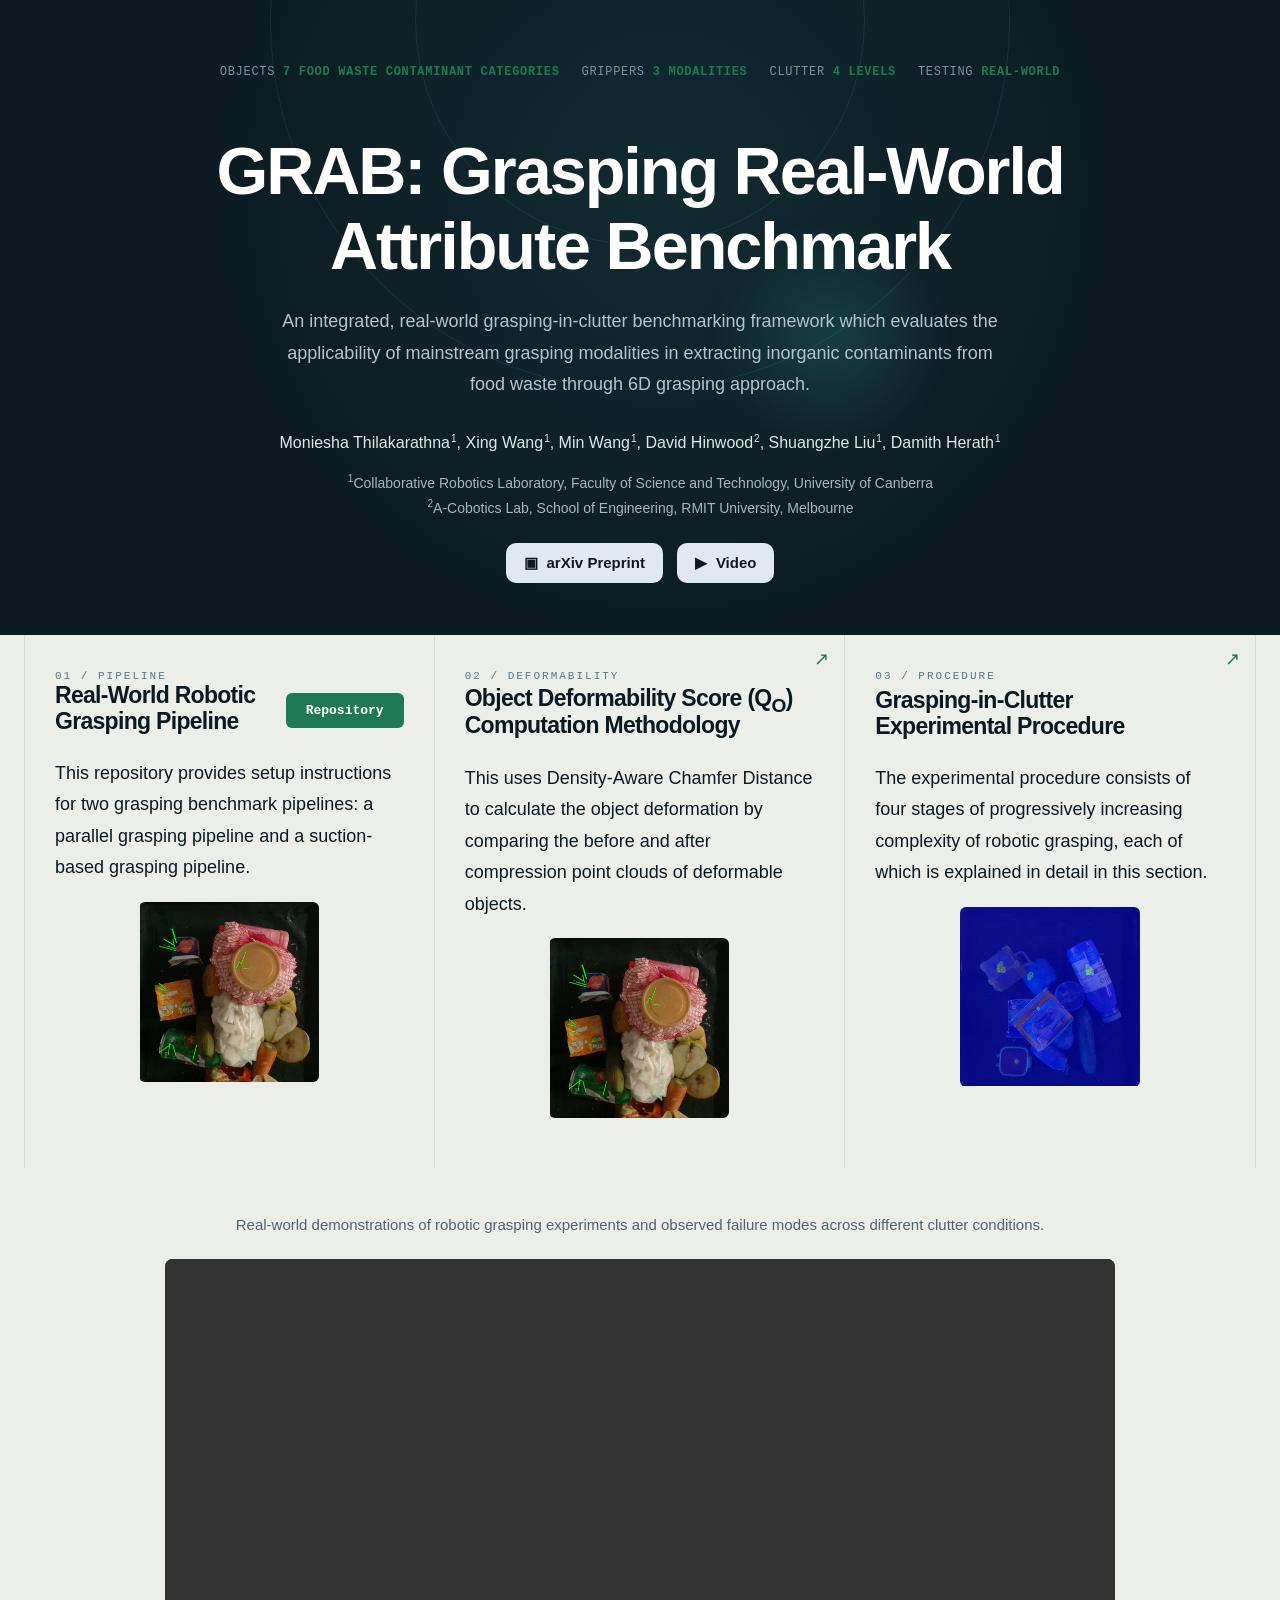
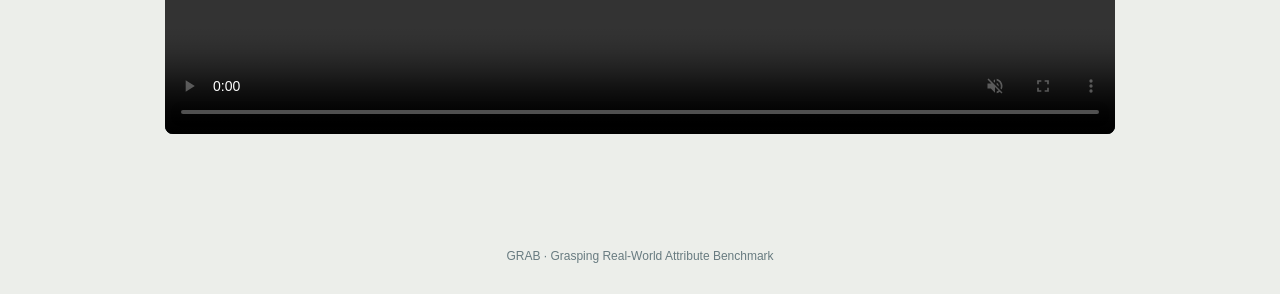
==== index.html @ 8a634b90 "Update index.html" ====
<!doctype html>
<html lang="en">
<head>
  <meta charset="utf-8">
  <meta name="viewport" content="width=device-width, initial-scale=1">
  <meta name="description" content="GRAB: Grasping Real-World Attribute Benchmark for robotic food waste sorting.">
  <title>GRAB | Grasping Real-World Attribute Benchmark</title>
  <link rel="stylesheet" href="css/style.css">
</head>
<body>
  <main>
    <section class="hero" aria-labelledby="hero-title">
      <div class="orbit orbit-one" aria-hidden="true"></div>
      <div class="orbit orbit-two" aria-hidden="true"></div>
      <div class="glow" aria-hidden="true"></div>
      <div class="hero-inner">
      <div class="metrics" aria-label="Benchmark highlights">
    <span>OBJECTS <strong>7 FOOD WASTE CONTAMINANT CATEGORIES</strong></span>
    <span>GRIPPERS <strong>3 MODALITIES</strong></span>
    <span>CLUTTER <strong>4 LEVELS</strong></span>
    <span>TESTING <strong>REAL-WORLD</strong></span>
</div>  
        <h1 id="hero-title"><span class="highlight">GRAB: Grasping Real-World<br class="desktop-break"> Attribute Benchmark</span></h1>
        <p class="intro">An integrated, real-world grasping-in-clutter benchmarking framework which evaluates the applicability of mainstream grasping
modalities in extracting inorganic contaminants from food waste through 6D grasping approach.</p>

<!-- GRAB Authors and Affiliations -->
<div class="hero-authors">

    <div class="author-names">
        Moniesha Thilakarathna<sup>1</sup>,
        Xing Wang<sup>1</sup>,
        Min Wang<sup>1</sup>,
        David Hinwood<sup>2</sup>,
        Shuangzhe Liu<sup>1</sup>,
        Damith Herath<sup>1</sup>
    </div>

    <div class="author-affiliations">
        <div>
            <sup>1</sup>Collaborative Robotics Laboratory,
            Faculty of Science and Technology,
            University of Canberra
        </div>

        <div>
            <sup>2</sup>A-Cobotics Lab,
            School of Engineering,
            RMIT University, Melbourne
        </div>
    </div>

</div>

<!-- GRAB Paper and Video Buttons -->
<div class="hero-resource-buttons">

    <a
        href="https://arxiv.org/html/2602.18835v1"
        class="hero-resource-button"
        target="_blank"
        rel="noopener noreferrer"
    >
        <span aria-hidden="true">▣</span>
        arXiv Preprint
    </a>

    <a
        href="#grab-experiment-video"
        class="hero-resource-button"
    >
        <span aria-hidden="true">▶</span>
        Video
    </a>

</div>


      </div>
    </section>
    <!-- ==========================================
     GRAB RESEARCH COMPONENTS
     ========================================== -->

<section class="benchmark" id="benchmark">

    <div class="grid">

        <!-- SECTION 01 -->
        <!--  -->

        <div class="card">

            <div class="number">
                01 / PIPELINE
            </div>

            
<div class="pipeline-header">

    <h2>
        Real-World Robotic<br>
        Grasping Pipeline
    </h2>

    <a class="repo-button"
       href="https://github.com/Moni9612/GRAB-Grasping-Real-World-Attribute-Benchmark"
       target="_blank"
       rel="noopener noreferrer">
        Repository 
    </a>

</div>


            <p>
                This repository provides setup instructions
                for two grasping benchmark pipelines:
                a parallel grasping pipeline and a suction-based grasping pipeline.
            </p>
          <div class="homepage-image">
    <img
        src="assets/images/anygrasp.png"
        alt="Real-world robotic grasping pipeline"
        loading="lazy"
    >
</div>

        </div>


        <!-- SECTION 02 -->
        <!--  Score Calculation -->

        <div class="card clickable-card"
     onclick="window.location.href='object-deformability.html'"
     role="link"
     tabindex="0"
     onkeydown="if(event.key === 'Enter') window.location.href='object-deformability.html'">
    <span class="card-corner-arrow" aria-hidden="true">↗</span>
            <div class="number">
                02 / DEFORMABILITY
            </div>

            <h2>
    Object Deformability Score (Q<sub>O</sub>)<br>
    Computation Methodology
</h2>

            <p>
                This uses Density-Aware Chamfer Distance to calculate the object
                deformation by comparing the before and after
                compression point clouds of deformable objects.
            </p>
          <div class="homepage-image">
    <img
        src="assets/images/anygrasp.png"
        alt="AnyGrasp 6D grasp pose estimation"
        loading="lazy"
    >
</div>

        </div>


        <!-- SECTION 03 -->
        <!-- Experimental Protocol -->

        <div class="card clickable-card"
     onclick="window.location.href='experimental-protocol.html'"
     role="link"
     tabindex="0"
     onkeydown="if(event.key === 'Enter') window.location.href='experimental-protocol.html'">
      <span class="card-corner-arrow" aria-hidden="true">↗</span>
            <div class="number">
                03 / PROCEDURE
            </div>

            <h2>
    Grasping-in-Clutter<br>
    Experimental Procedure
</h2>

            <p>
                The experimental procedure consists of four
                stages of  progressively increasing complexity of robotic grasping, each of which is explained in detail
                in this section.
            </p>
          <div class="homepage-image">
    <img
        src="assets/images/suctionnet.png"
        alt="SuctionNet suction grasp estimation"
        loading="lazy"
    >
</div>

        </div>

    </div>
<!-- GRAB Experiments and Failure Modes Video -->
<div class="grab-video-section" id="grab-experiment-video">
    <p>
        Real-world demonstrations of robotic grasping experiments
        and observed failure modes across different clutter conditions.
    </p>

    <div class="grab-video-container">

        <video
            id="grabExperimentVideo"
            autoplay
            muted
            loop
            playsinline
            controls
            preload="metadata"
        >
            <source
                src="assets/videos/GRAB%20Experiments%20and%20Failure%20Modes%20-%20Compressed.mp4"
                type="video/mp4"
            >

            Your browser does not support HTML5 video.
        </video>

    </div>

</div>
</section>
  </main>
  <footer>GRAB · Grasping Real-World Attribute Benchmark</footer>
  <script src="js/script.js"></script>
</body>
</html>
---- css/style.css ----
/* ==========================================
   GRAB Research Benchmark Website
   Original Stylesheet
   ========================================== */

:root {
    --ink: #0b1920;
    --teal: #43d3ca;
    --orange: #f25322;
    --paper: #eceeea;
    --muted: #a4b9bd;
}

* {
    box-sizing: border-box;
}

html {
    scroll-behavior: smooth;
}

body {
    margin: 0;
    font-family: Arial, Helvetica, sans-serif;
    color: var(--ink);
    background: var(--paper);
}

/* ==========================================
   HERO SECTION - ORIGINAL DARK BACKGROUND
   ========================================== */

.hero {
    min-height: 630px; /*610*/
    background: radial-gradient(
        circle at 52% 30%,
        #112b30 0%,
        var(--ink) 65%
    );

    color: white;
    position: relative;
    overflow: hidden;

    display: flex;
    align-items: center;
    justify-content: center;

    padding: 65px 24px 52px;
}

.hero-inner {
    position: relative;
    z-index: 2;
    max-width: 1100px;
    text-align: center;
}

/* ==========================================
   TYPOGRAPHY
   ========================================== */

.eyebrow,
.metrics,
.number {
    font-family: ui-monospace, SFMono-Regular, Consolas, monospace;
    letter-spacing: 2px;
}

.eyebrow {
    font-size: 12px;
    color: #1E7A55;
    font-weight: bold;
    margin: 0 0 32px;
}

h1 {
    font-size: clamp(36px, 5.2vw, 70px);
    line-height: 1.13;
    letter-spacing: -2px;
    margin: 0 auto 22px;
    font-weight: 750;
}

.highlight {
    background: transparent;
    color: white;
    padding: 0;
}

.intro {
    max-width: 720px;
    margin: 0 auto 28px;
    color: #b2c5ca;
    font-size: 18px;
    line-height: 1.75;
}

/* ==========================================
   BUTTONS
   ========================================== */

.actions {
    display: flex;
    gap: 14px;
    justify-content: center;
    flex-wrap: wrap;
}

.button {
    display: inline-flex;
    align-items: center;
    gap: 18px;
    padding: 17px 24px;

    text-decoration: none;
    border-radius: 8px;

    font-family: ui-monospace, Consolas, monospace;
    font-size: 14px;

    transition: transform .2s, background .2s;
}

.button:hover {
    transform: translateY(-3px);
}

.primary {
    background: var(--teal);
    color: #08282a;
}

.secondary {
    border: 1px solid #42565d;
    color: #e6f3f3;
}

.secondary:hover {
    background: #1b343b;
}

/* ==========================================
   TECHNICAL HIGHLIGHTS
   ========================================== */

.metrics {
    display: flex;
    justify-content: center;
    gap: 26px;
    flex-wrap: wrap;

    margin-top: 45px;

    font-size: 12px;
    color: #79959f;
    letter-spacing: .7px;
}

.metrics strong {
    color: #1E7A55;
    font-weight: 600;
}
/* ==========================================
   ORIGINAL DECORATIVE BACKGROUND EFFECTS
   ========================================== */

.orbit {
    position: absolute;
    border: 1px solid rgba(67, 211, 202, .12);
    border-radius: 50%;
    pointer-events: none;
}

.orbit-one {
    width: 740px;
    height: 740px;
    top: -350px;
    left: 50%;
    transform: translateX(-50%);
}

.orbit-two {
    width: 450px;
    height: 450px;
    top: -205px;
    left: 50%;
    transform: translateX(-50%);
}

.glow {
    position: absolute;
    width: 230px;
    height: 230px;
    left: 56%;
    top: 35%;

    background: radial-gradient(
        circle,
        rgba(67, 211, 202, .17),
        transparent 70%
    );

    filter: blur(15px);
}

/* ==========================================
   BENCHMARK COMPONENTS
   ========================================== */

.benchmark {
    padding: 0 24px;
}

.grid {
    max-width: 1320px;
    margin: auto;

    display: grid;
    grid-template-columns: repeat(3, minmax(0, 1fr));
}

.card {
    padding: 35px 30px 50px;
    border-right: 1px solid #d8dcd7;
    min-width: 0;
}

.card:first-child {
    border-left: 1px solid #d8dcd7;
}

.number {
    font-size: 11px;
    color: #527b83;
}

.card h2 {
    font-size: 23px;
    letter-spacing: -.7px;
    margin: 16px 0 10px;
}index.html

.card p {
    color: #53636a;
    line-height: 1.55;
    font-size: 14px;
    margin: 0;
}

/* ==========================================
   FOOTER
   ========================================== */

footer {
    text-align: center;
    padding: 30px;
    font-size: 12px;
    color: #687b80;
}

/* ==========================================
   RESPONSIVE DESIGN - TABLET
   ========================================== */

@media (max-width: 800px) {

    .grid {
        grid-template-columns: 1fr;
    }

    .hero {
        min-height: 540px; /*640*/
    }

    .desktop-break {
        display: none;
    }

    .card {
        border-left: 1px solid #d8dcd7;
        border-bottom: 1px solid #d8dcd7;
    }
}

/* ==========================================
   RESPONSIVE DESIGN - MOBILE
   ========================================== */

@media (max-width: 520px) {

    .grid {
        grid-template-columns: 1fr;
    }

    .card {
        border-left: 1px solid #d8dcd7;
    }

    .hero {
        padding: 35px 20px; /*65px 20px*/
    }

    .eyebrow {
        line-height: 1.8;
    }

    .intro {
        font-size: 16px;
    }

    .metrics {
        gap: 14px;
    }

    .metrics span {
        width: 43%;
    }

    h1 {
        letter-spacing: -1px;
    }
}

/* ==========================================
   GRAB REPOSITORY BUTTON
   ========================================== */

.repo-button {
    display: inline-block;

    background-color: #1E7A55;
    color: #ffffff;

    padding: 10px 20px;
    margin: 5px 0 20px;

    border-radius: 6px;

    font-family: ui-monospace, Consolas, monospace;
    font-size: 13px;
    font-weight: bold;

    text-decoration: none;

    transition: background-color 0.3s ease,
                transform 0.3s ease;
}

.repo-button:hover {
    background-color: #155c40;
    transform: translateY(-2px);
}
/* ==========================================
   CLICKABLE SECTION HEADINGS
   ========================================== */

.card-link {
    color: #0b1920;
    text-decoration: none;

    transition: color 0.3s ease;
}

.card-link:hover {
    color: #1E7A55;
    text-decoration: underline;
}
/* Homepage preview images */

.homepage-image {
    width: 100%;
    margin-top: 18px;
    display: flex;
    justify-content: center;
    align-items: center;
}

.homepage-image img {
    display: block;
    width: 100%;
    max-width: 320px;
    height: 180px;
    object-fit: contain;
    border-radius: 6px;
}

/* Responsive layout */

@media (max-width: 768px) {
    .homepage-image img {
        max-width: 100%;
        height: auto;
    }
}


/* Keep all benchmark highlights on one line */

.metrics {
    display: flex;
    flex-wrap: nowrap;
    align-items: center;
    justify-content: center;
    gap: 22px;
    white-space: nowrap;
}

.metrics span {
    flex-shrink: 0;
}

/* Allow horizontal scrolling on narrow screens */

@media (max-width: 900px) {
    .metrics {
        justify-content: flex-start;
        overflow-x: auto;
        max-width: 100%;
        padding-bottom: 8px;
    }
}


/* Pipeline heading and repository button side by side */

.pipeline-header {
    display: flex;
    align-items: center;
    justify-content: space-between;
    gap: 12px;
    margin-bottom: 18px;
}

.pipeline-header h2 {
    margin: 0;
    flex: 1;
    min-width: 0;
}

.pipeline-header .repo-button {
    flex-shrink: 0;
    margin: 0;
    white-space: nowrap;
}

/* Mobile responsiveness */
@media (max-width: 600px) {
    .pipeline-header {
        flex-wrap: wrap;
    }
}


/* Reduce gap between DEFORMABILITY label and heading */

.benchmark .card:nth-child(2) h2 {
    margin-top: 0;
    line-height: 1.0;
}

.benchmark .card:nth-child(2) .number {
    margin-bottom: 5px;
}


/* Reduce gap between PROTOCOL label and heading */

.benchmark .card:nth-child(3) .number {
    margin-bottom: 5px;
}

.benchmark .card:nth-child(3) h2 {
    margin-top: 0;
}

/* Consistent image sizing across all three homepage cards */

.homepage-image {
    width: 100%;
    margin-top: 18px;
    display: flex;
    justify-content: center;
    align-items: center;
}

.homepage-image img {
    display: block;
    width: 100%;
    max-width: 180px;
    height: 180px;
    object-fit: contain;
}


/* Align descriptions across all three homepage cards */

.benchmark .card h2,
.benchmark .card .pipeline-header {
    min-height: 58px;
}

/* Keep heading and repository button aligned */
.benchmark .card .pipeline-header {
    display: flex;
    align-items: center;
}

/* Allow natural spacing on smaller screens */
@media (max-width: 768px) {
    .benchmark .card h2,
    .benchmark .card .pipeline-header {
        min-height: 0;
    }
}

/* ==========================================
   CONSISTENT HOMEPAGE CARD HEADING SPACING
   ========================================== */

.benchmark .card h2,
.benchmark .card .pipeline-header h2 {
    font-size: 23px;
    line-height: 1.15;
    letter-spacing: -0.7px;
}

/* ==========================================
   GRAB EXPERIMENT VIDEO SECTION
   ========================================== */

.grab-video-section {
    max-width: 1100px;
    margin: 25px auto 45px;
    padding: 20px 24px;
    text-align: center;
}

.grab-video-section h2 {
    font-size: 24px;
    color: #0b1920;
    margin: 0 0 12px;
}

.grab-video-section p {
    font-size: 15px;
    line-height: 1.6;
    color: #53636a;
    margin: 0 auto 22px;
}

.grab-video-container {
    max-width: 850px;
    margin: 0 auto;
    background: #0b1920;
    border-radius: 8px;
    overflow: hidden;
}

.grab-video-container video {
    display: block;
    width: 100%;
    height: auto;
}


@media (max-width: 768px) {
    .grab-video-section {
        padding: 15px;
    }

    .grab-video-section h2 {
        font-size: 20px;
    }
}

/* ==========================================
   GRAB VIDEO SIZE AND ALIGNMENT
   ========================================== */

.grab-video-section {
    width: 100%;
    max-width: 1000px;
    margin: 25px auto 45px;
    padding: 20px 24px;
    text-align: center;
}

.grab-video-container {
    width: 100%;
    max-width: 950px;
    margin: 20px auto;
    overflow: hidden;
    border-radius: 8px;
}

.grab-video-container video {
    display: block;
    width: 100%;
    max-width: 100%;
    height: auto;
    object-fit: contain;
}


/* ==========================================
   CLICKABLE HOMEPAGE CARDS
   ========================================== */

.benchmark .clickable-card {
    cursor: pointer;
    transition: background-color 0.25s ease,
                box-shadow 0.25s ease;
}

.benchmark .clickable-card:hover {
    background-color: #e1e9e4;
    box-shadow: inset 0 0 0 1px rgba(30, 122, 85, 0.18);
}

.benchmark .clickable-card:focus-visible {
    outline: 2px solid #1E7A55;
    outline-offset: -2px;
}

/* Keep heading appearance unchanged on hover */
.benchmark .clickable-card:hover h2 {
    color: #0b1920;
}


/* Position arrows at the top-right corner of Cards 2 and 3 */

.benchmark .card.clickable-card {
    position: relative;
}

.benchmark .card.clickable-card .card-corner-arrow {
    position: absolute;
    top: 15px;
    right: 15px;
    left: auto;

    display: block;
    font-size: 18px;
    line-height: 1;
    color: #1E7A55;

    transition: transform 0.25s ease;
}

/* Arrow animation on hover */
.benchmark .card.clickable-card:hover .card-corner-arrow {
    transform: translate(3px, -3px);
}

/* ==========================================
   GRAB AUTHORS AND AFFILIATIONS
   ========================================== */

.hero-authors {
    max-width: 1050px;
    margin: 28px auto 0;
    text-align: center;
    color: #dce8e8;
}

.author-names {
    font-size: 16px;
    font-weight: 500;
    line-height: 1.8;
    margin-bottom: 12px;
}

.author-affiliations {
    font-size: 14px;
    line-height: 1.7;
    color: #a4b9bd;
}

.hero-authors sup {
    font-size: 10px;
    vertical-align: super;
    margin-left: 1px;
}

/* Mobile responsiveness */
@media (max-width: 768px) {
    .hero-authors {
        margin-top: 22px;
        padding: 0 10px;
    }

    .author-names {
        font-size: 14px;
    }

    .author-affiliations {
        font-size: 12px;
    }
}

/* Match card description font style to GRAB introduction */

.benchmark .card p {
    font-family: Arial, Helvetica, sans-serif;
    font-size: 18px;
    font-weight: 400;
    line-height: 1.75;
    letter-spacing: normal;
}

/* ==========================================
   HERO PAPER AND VIDEO BUTTONS
   ========================================== */

.hero-resource-buttons {
    display: flex;
    justify-content: center;
    align-items: center;
    gap: 14px;
    flex-wrap: wrap;
    margin-top: 22px;
}

.hero-resource-button {
    display: inline-flex;
    align-items: center;
    justify-content: center;
    gap: 9px;

    padding: 11px 18px;
    background: #e2e8f0;
    color: #0b1920;

    border-radius: 10px;
    text-decoration: none;

    font-family: Arial, Helvetica, sans-serif;
    font-size: 15px;
    font-weight: 600;

    transition: background-color 0.25s ease,
                transform 0.25s ease;
}

.hero-resource-button:hover {
    background: #ffffff;
    transform: translateY(-2px);
}

.hero-resource-button:focus-visible {
    outline: 2px solid #43d3ca;
    outline-offset: 3px;
}

/* Position video section nicely after scrolling */
#grab-experiment-video {
    scroll-margin-top: 25px;
}


/* Increase gap between top metrics and GRAB heading */

.hero-inner > .metrics {
    margin-top: 0;
    margin-bottom: 55px;
}
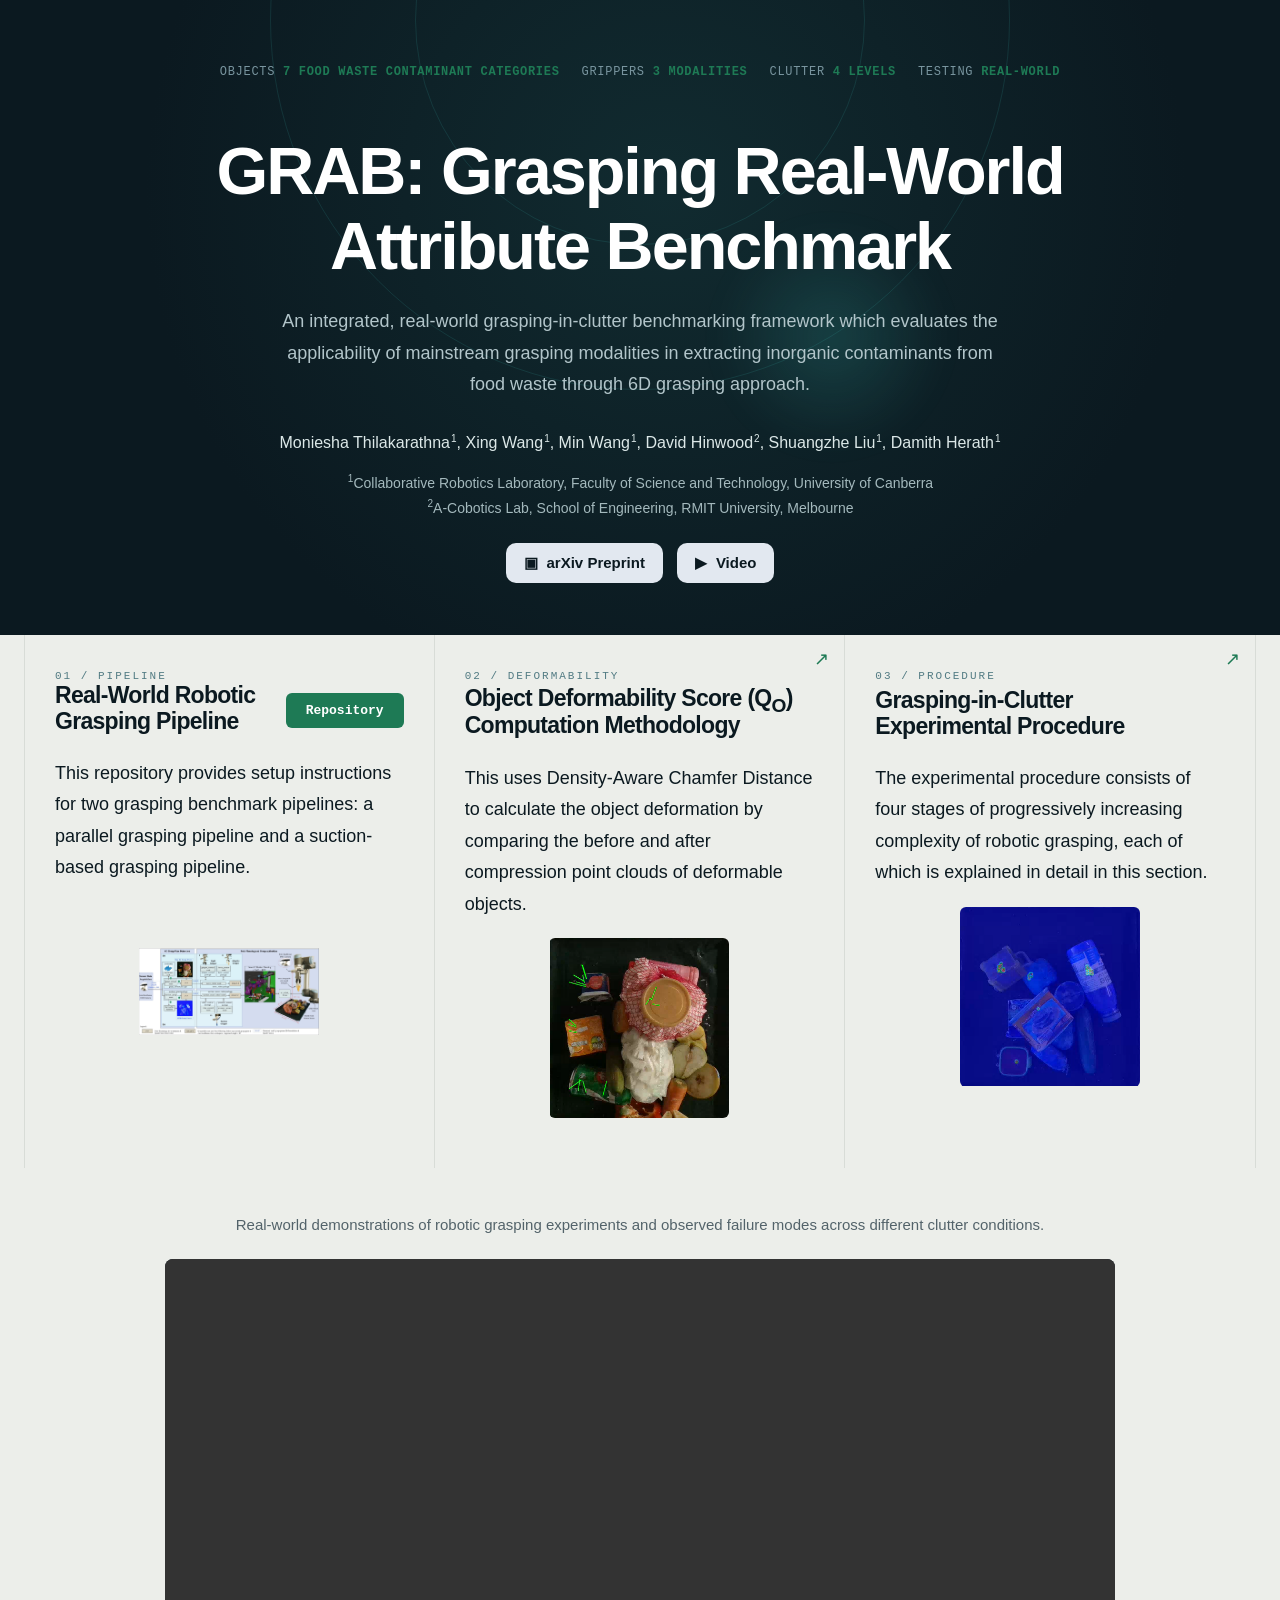
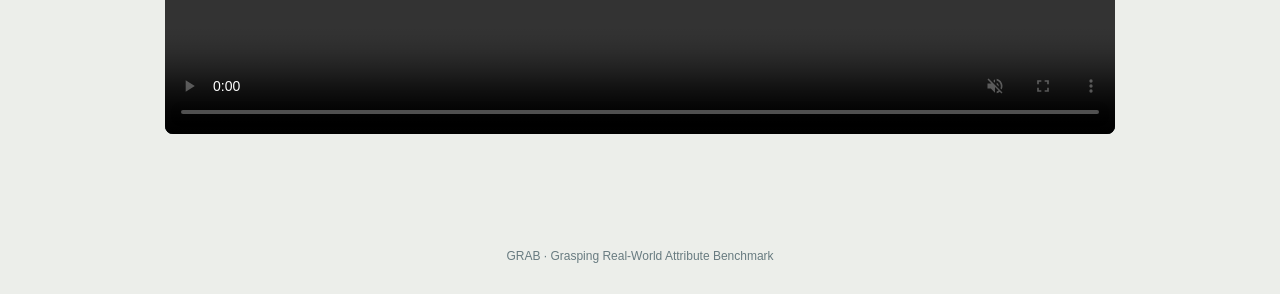
==== commit 6e790a2b: "Update index.html" ====
--- a/index.html
+++ b/index.html
@@ -120,7 +120,7 @@
             </p>
           <div class="homepage-image">
     <img
-        src="assets/images/anygrasp.png"
+        src="assets/images/Methodology.jpg"
         alt="Real-world robotic grasping pipeline"
         loading="lazy"
     >
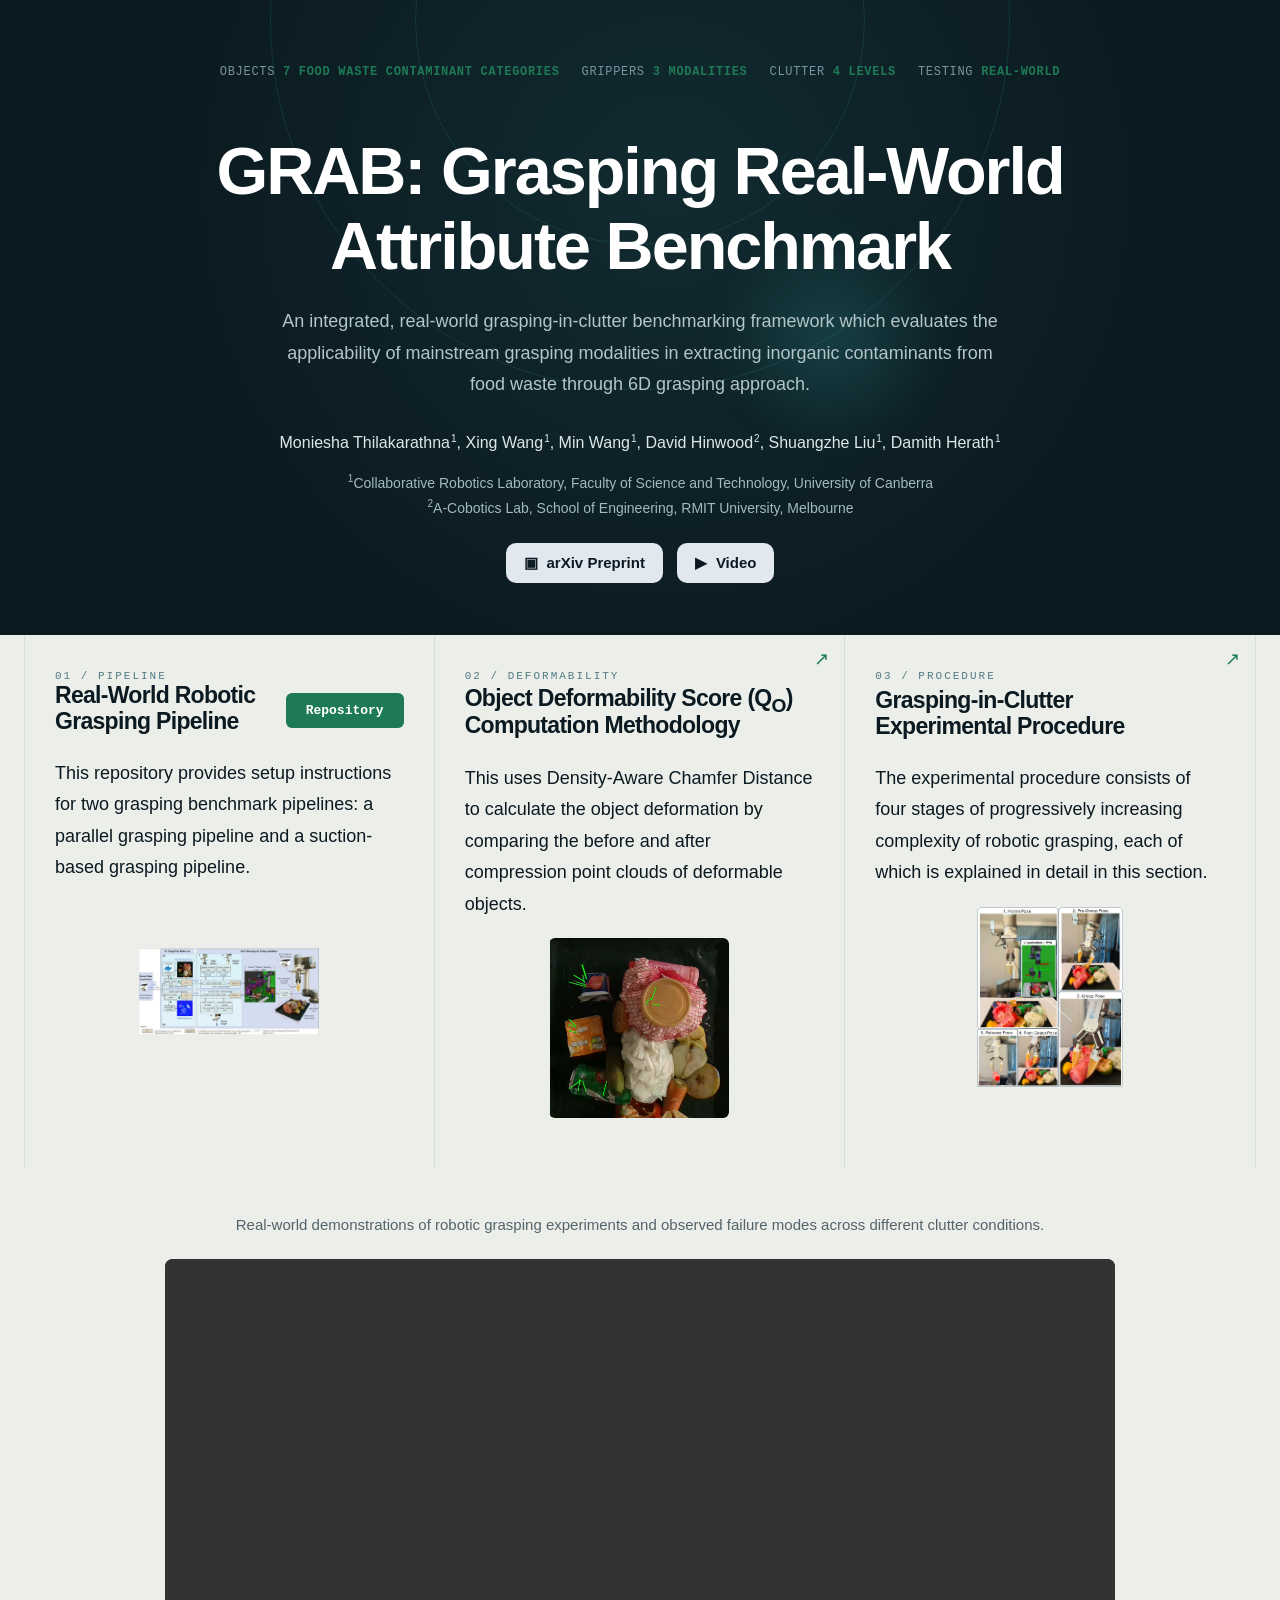
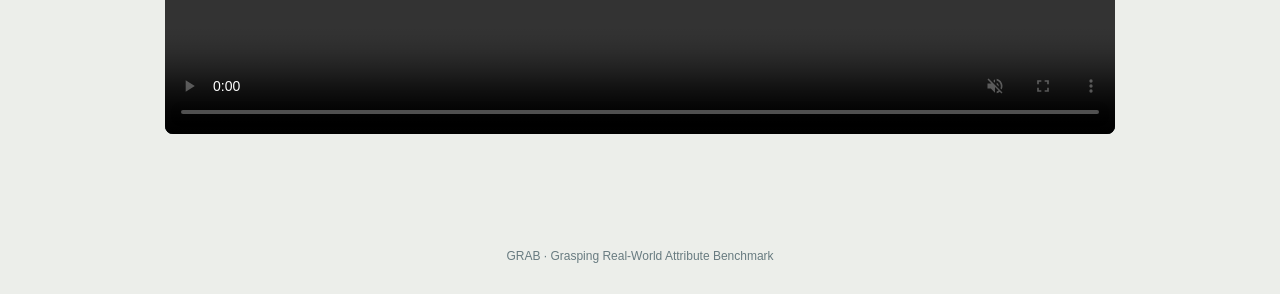
==== commit 2674d656: "Update index.html" ====
--- a/index.html
+++ b/index.html
@@ -188,7 +188,7 @@
             </p>
           <div class="homepage-image">
     <img
-        src="assets/images/suctionnet.png"
+        src="assets/images/grasp pipeline.png"
         alt="SuctionNet suction grasp estimation"
         loading="lazy"
     >
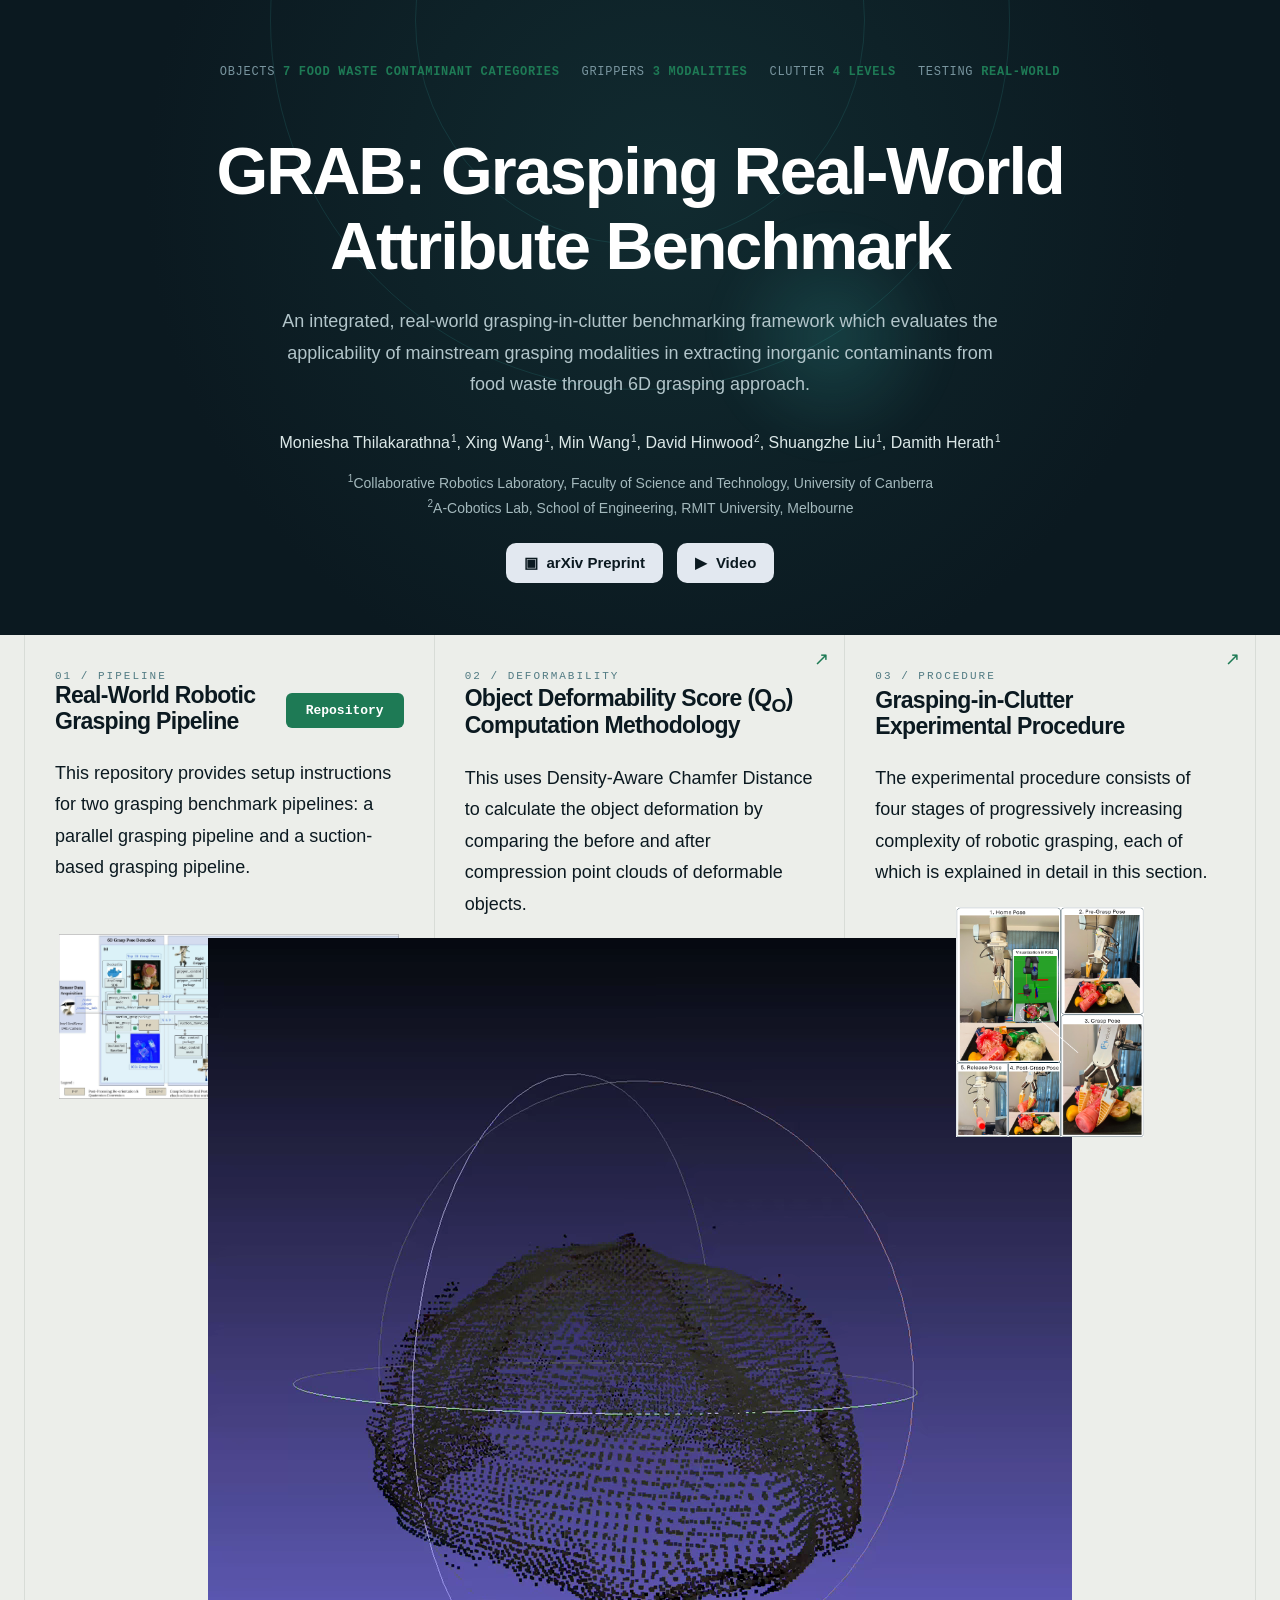
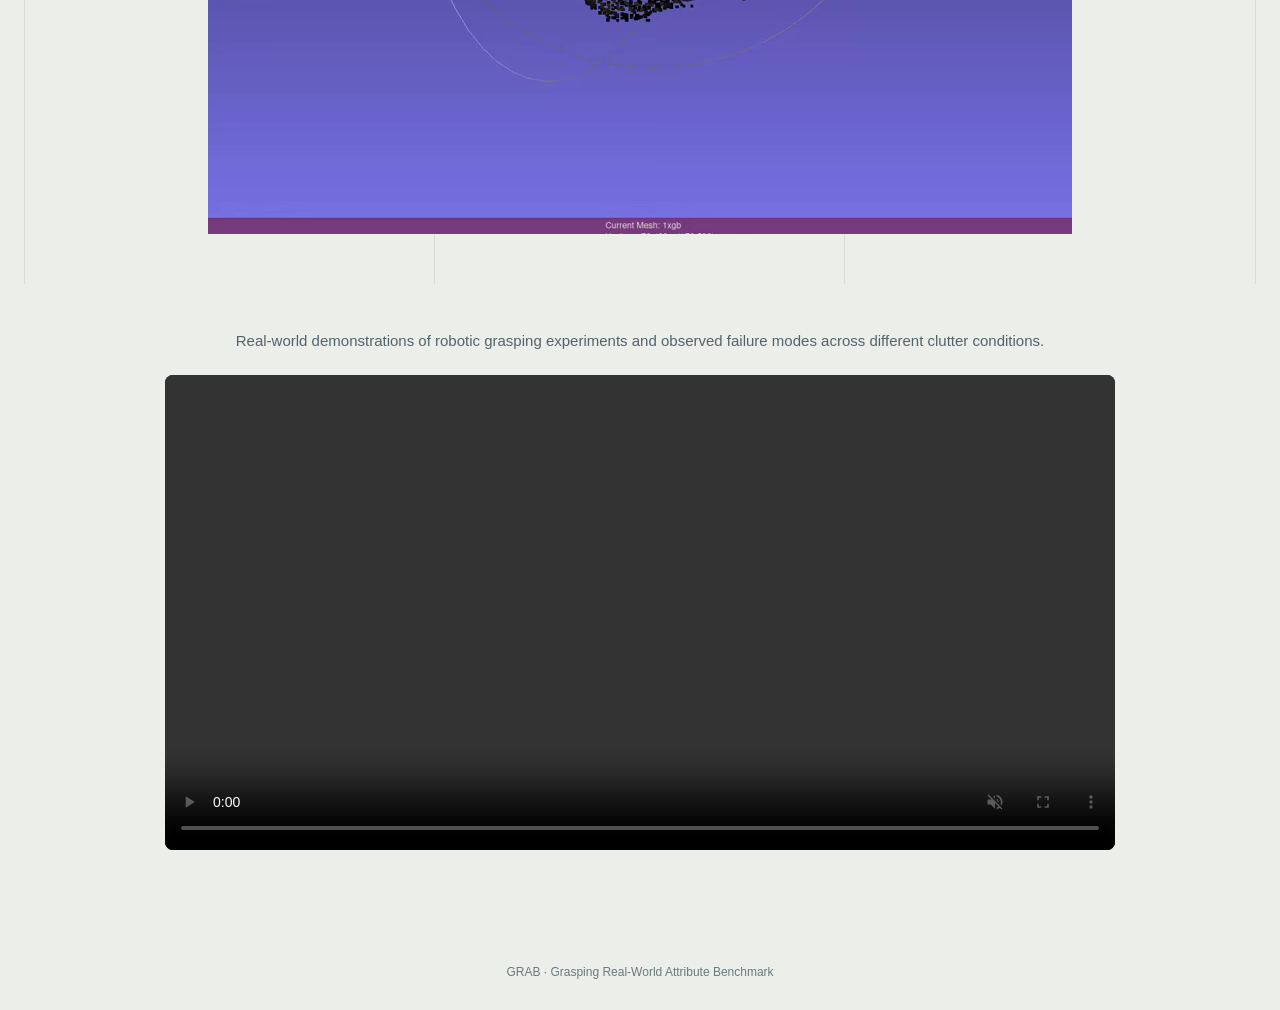
==== commit c1cb491b: "Update index.html" ====
--- a/index.html
+++ b/index.html
@@ -152,13 +152,25 @@
                 deformation by comparing the before and after
                 compression point clouds of deformable objects.
             </p>
-          <div class="homepage-image">
-    <img
-        src="assets/images/anygrasp.png"
-        alt="AnyGrasp 6D grasp pose estimation"
-        loading="lazy"
-    >
-</div>
+          
+<!-- Object Deformability Video -->
+<div class="homepage-image">
+    <video
+        class="deformability-preview-video"
+        autoplay
+        muted
+        loop
+        playsinline
+        preload="metadata"
+    >
+        <source
+            src="assets/videos/point_clouds_after_ICP_Alignment.webm"
+            type="video/webm"
+        >
+        Your browser does not support HTML5 video.
+    </video>
+</div>
+
 
         </div>
 
--- a/css/style.css
+++ b/css/style.css
@@ -767,3 +767,31 @@
     margin-bottom: 55px;
 }
 
+
+/* ==========================================
+   ENLARGE IMAGES IN CARDS 1 AND 3
+   ========================================== */
+
+.benchmark .card:nth-child(1) .homepage-image img,
+.benchmark .card:nth-child(3) .homepage-image img {
+    width: 100%;
+    max-width: 340px;
+    height: 230px;
+    object-fit: contain;
+}
+
+/* Keep Card 2 image unchanged */
+.benchmark .card:nth-child(2) .homepage-image img {
+    max-width: 180px;
+    height: 180px;
+    object-fit: contain;
+}
+
+/* Responsive image sizing */
+@media (max-width: 768px) {
+    .benchmark .card:nth-child(1) .homepage-image img,
+    .benchmark .card:nth-child(3) .homepage-image img {
+        max-width: 100%;
+        height: auto;
+    }
+}
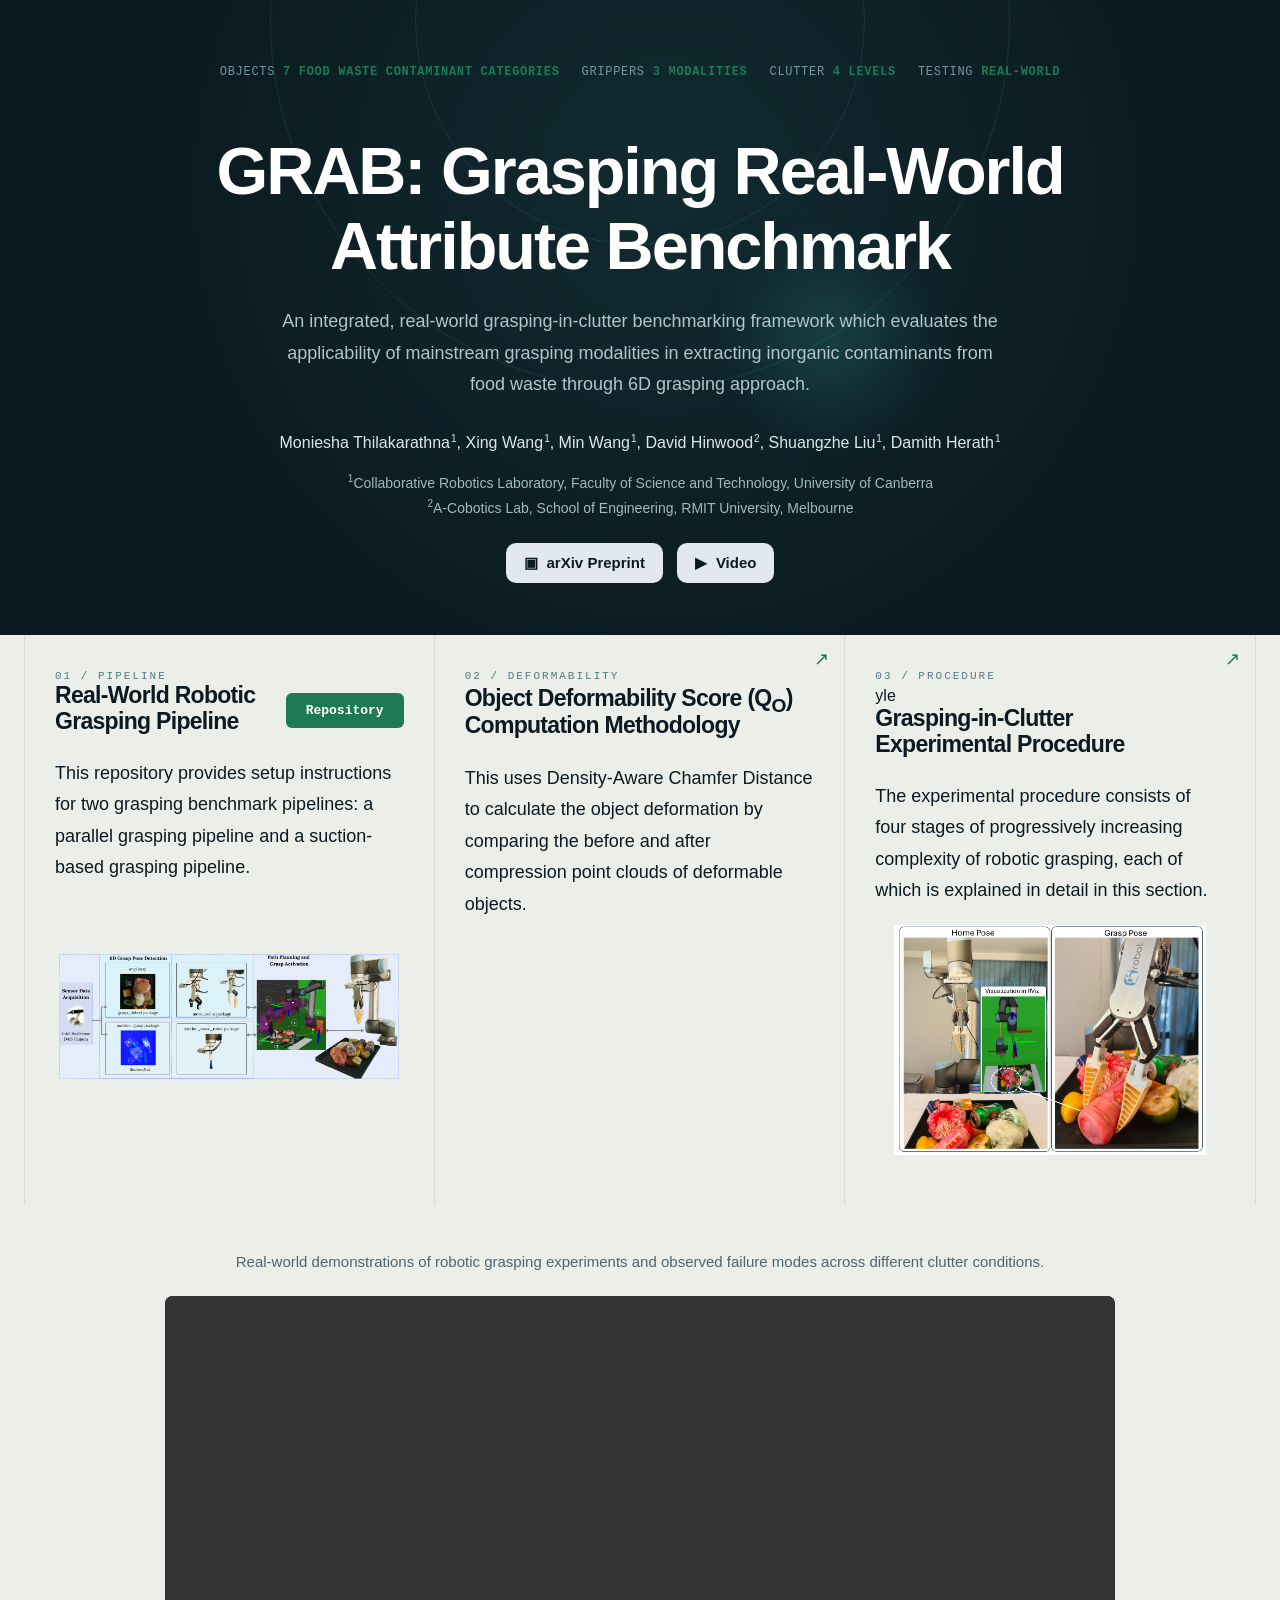
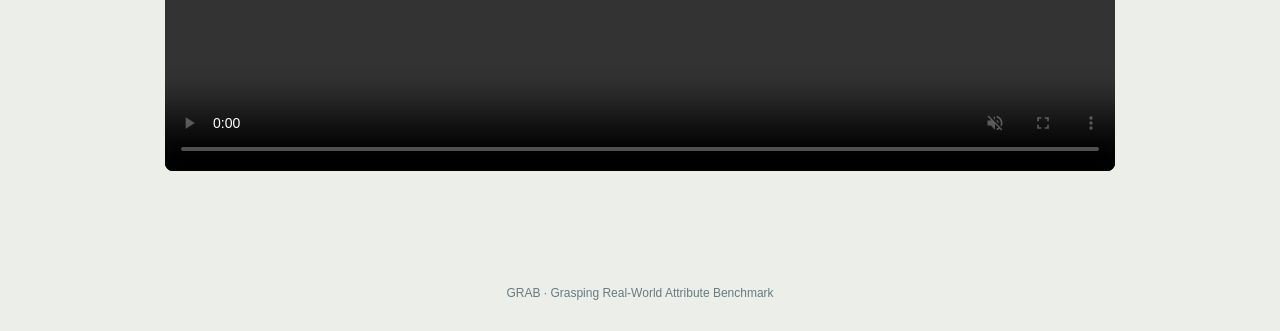
==== commit 07f42ea2: "Update index.html" ====
--- a/index.html
+++ b/index.html
@@ -120,10 +120,10 @@
             </p>
           <div class="homepage-image">
     <img
-        src="assets/images/Methodology.jpg"
-        alt="Real-world robotic grasping pipeline"
-        loading="lazy"
-    >
+    src="assets/images/Front%20figure%20-%20Grasping%20Pipeline.png"
+    alt="Real-World Robotic Grasping Pipeline"
+    loading="lazy"
+>
 </div>
 
         </div>
@@ -156,19 +156,18 @@
 <!-- Object Deformability Video -->
 <div class="homepage-image">
     <video
-        class="deformability-preview-video"
-        autoplay
-        muted
-        loop
-        playsinline
-        preload="metadata"
+    autoplay
+    muted
+    loop
+    playsinline
+    preload="auto"
+>
+    <source
+        src="assets/videos/Front%20Figure%20-%20DCD%20calculation.mp4"
+        type="video/mp4"
     >
-        <source
-            src="assets/videos/point_clouds_after_ICP_Alignment.webm"
-            type="video/webm"
-        >
-        Your browser does not support HTML5 video.
-    </video>
+    Your browser does not support the video tag.
+</video>
 </div>
 
 
@@ -187,7 +186,7 @@
             <div class="number">
                 03 / PROCEDURE
             </div>
-
+yle
             <h2>
     Grasping-in-Clutter<br>
     Experimental Procedure
@@ -200,10 +199,10 @@
             </p>
           <div class="homepage-image">
     <img
-        src="assets/images/grasp pipeline.png"
-        alt="SuctionNet suction grasp estimation"
-        loading="lazy"
-    >
+    src="assets/images/Front%20figure%20-%20Experimental%20Procedure.png"
+    alt="Grasping-in-Clutter Experimental Procedure"
+    loading="lazy"
+>
 </div>
 
         </div>
--- a/css/style.css
+++ b/css/style.css
@@ -795,3 +795,50 @@
         height: auto;
     }
 }
+
+/* ==========================================
+   CARD 2 - OBJECT DEFORMABILITY VIDEO
+   ========================================== */
+
+.benchmark .card:nth-child(2) .deformability-preview-video {
+    display: block;
+    width: 100%;
+    max-width: 260px;
+    height: 180px;
+    object-fit: contain;
+    border-radius: 6px;
+    margin: 0 auto;
+}
+
+/* ==========================================
+   KEEP DEFORMABILITY VIDEO INSIDE CARD 2
+   ========================================== */
+
+/* Prevent Card 2 content from overflowing */
+.benchmark .card:nth-child(2) {
+    min-width: 0;
+}
+
+/* Limit video container to Card 2 width */
+.benchmark .card:nth-child(2) .homepage-image {
+    width: 100%;
+    max-width: 100%;
+    margin-top: 18px;
+    overflow: hidden;
+    display: flex;
+    justify-content: center;
+    align-items: center;
+}
+
+/* Control video dimensions */
+.benchmark .card:nth-child(2) .homepage-image video {
+    display: block;
+    width: 100%;
+    max-width: 260px;
+    height: 180px;
+    max-height: 180px;
+    object-fit: contain;
+    border-radius: 6px;
+    flex-shrink: 1;
+}
+
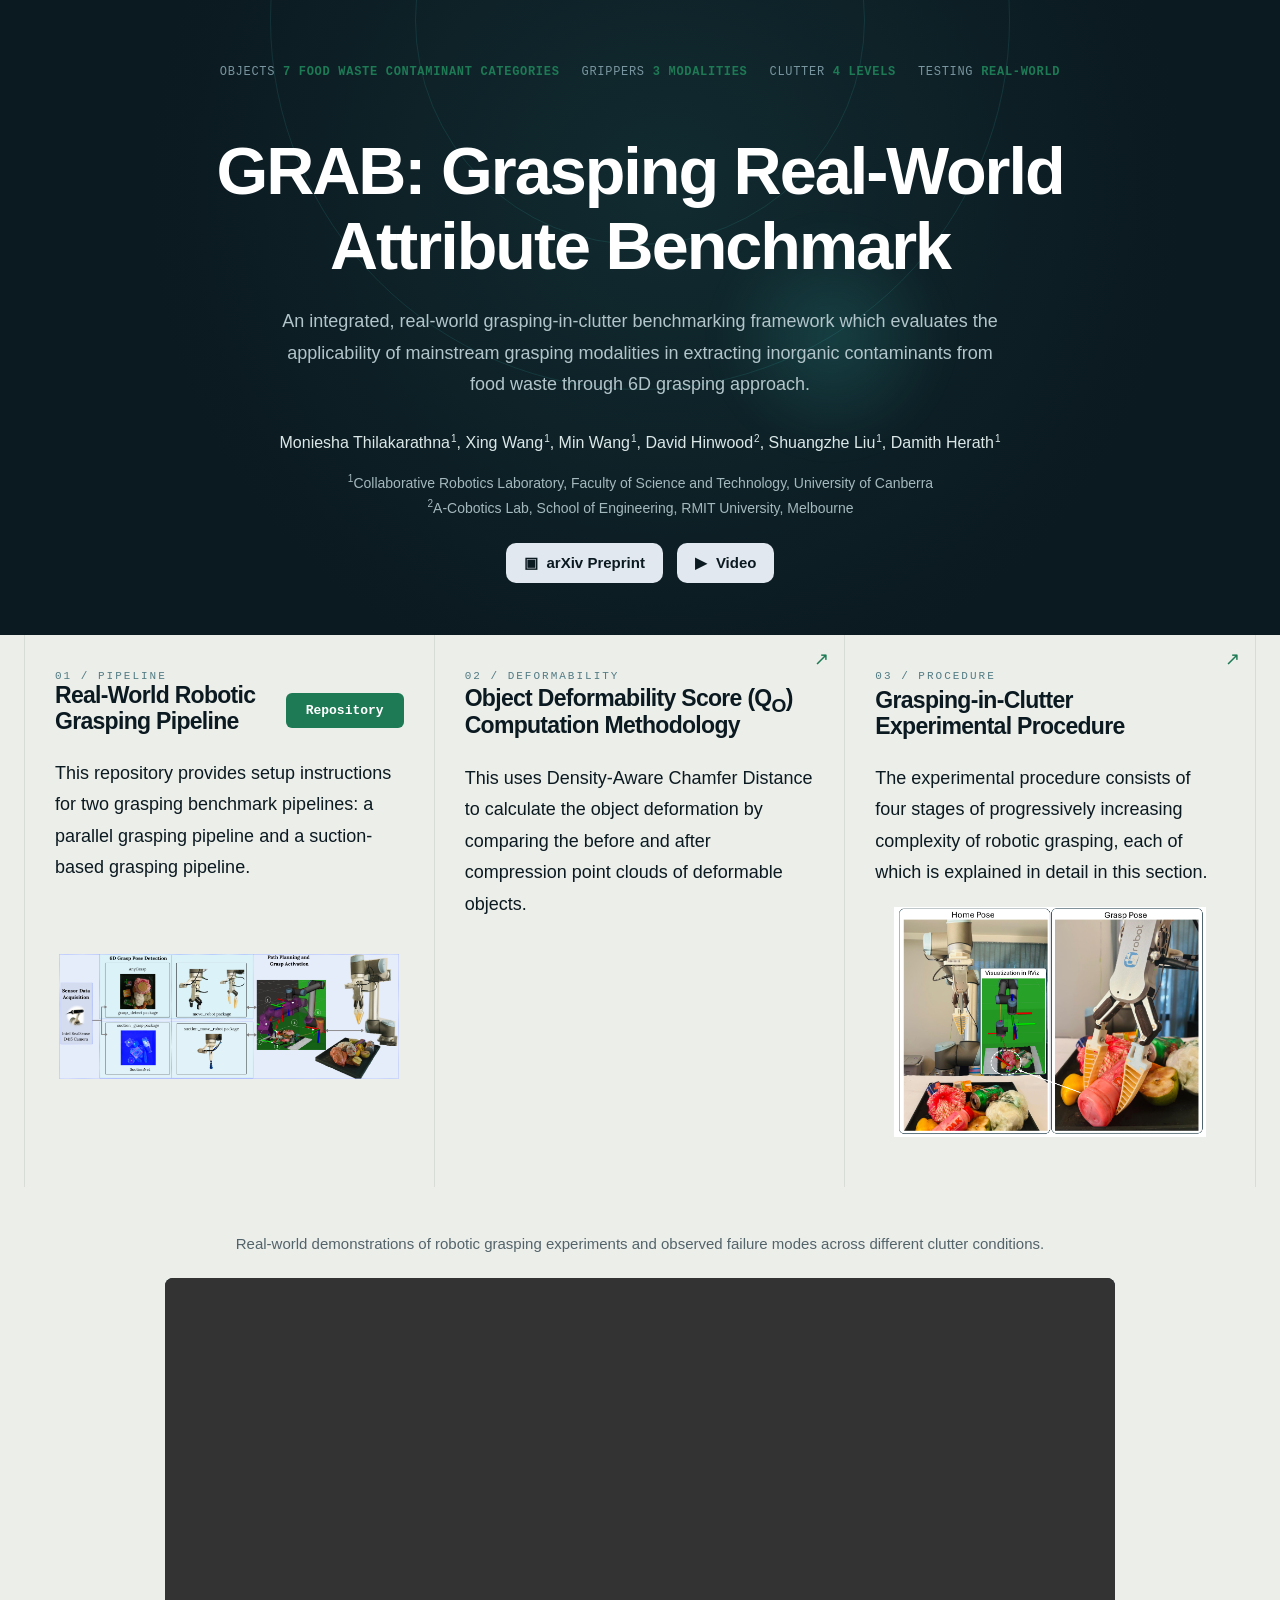
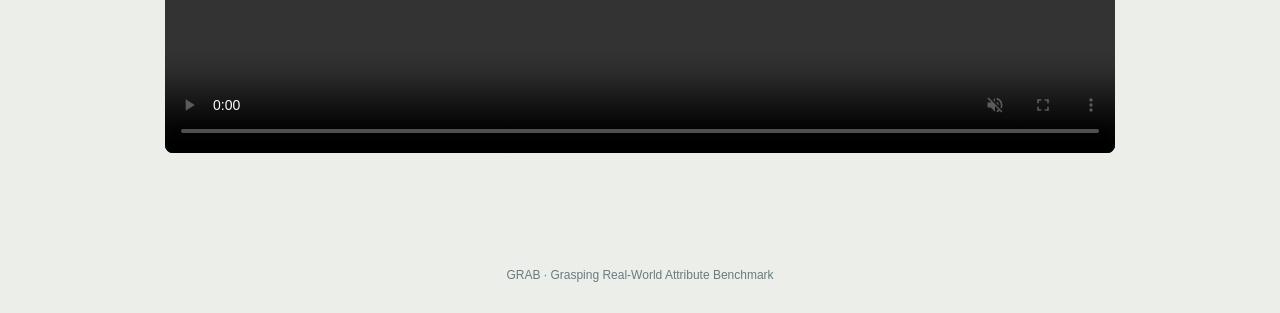
==== commit 7a30d8cb: "Update index.html" ====
--- a/index.html
+++ b/index.html
@@ -186,7 +186,6 @@
             <div class="number">
                 03 / PROCEDURE
             </div>
-yle
             <h2>
     Grasping-in-Clutter<br>
     Experimental Procedure
--- a/css/style.css
+++ b/css/style.css
@@ -841,4 +841,31 @@
     border-radius: 6px;
     flex-shrink: 1;
 }
-
+/* Homepage card figures */
+
+.benchmark .homepage-image {
+    width: 100%;
+    display: flex;
+    justify-content: center;
+    align-items: center;
+    margin-top: 18px;
+}
+
+/* Figure 1 and Figure 3 */
+.benchmark .homepage-image img {
+    display: block;
+    width: 100%;
+    max-width: 340px;
+    height: 230px;
+    object-fit: contain;
+}
+
+/* Figure 2: DCD calculation video */
+.benchmark .card:nth-child(2) .homepage-image video {
+    display: block;
+    width: 100%;
+    max-width: 260px;
+    height: 180px;
+    object-fit: contain;
+    border-radius: 6px;
+}
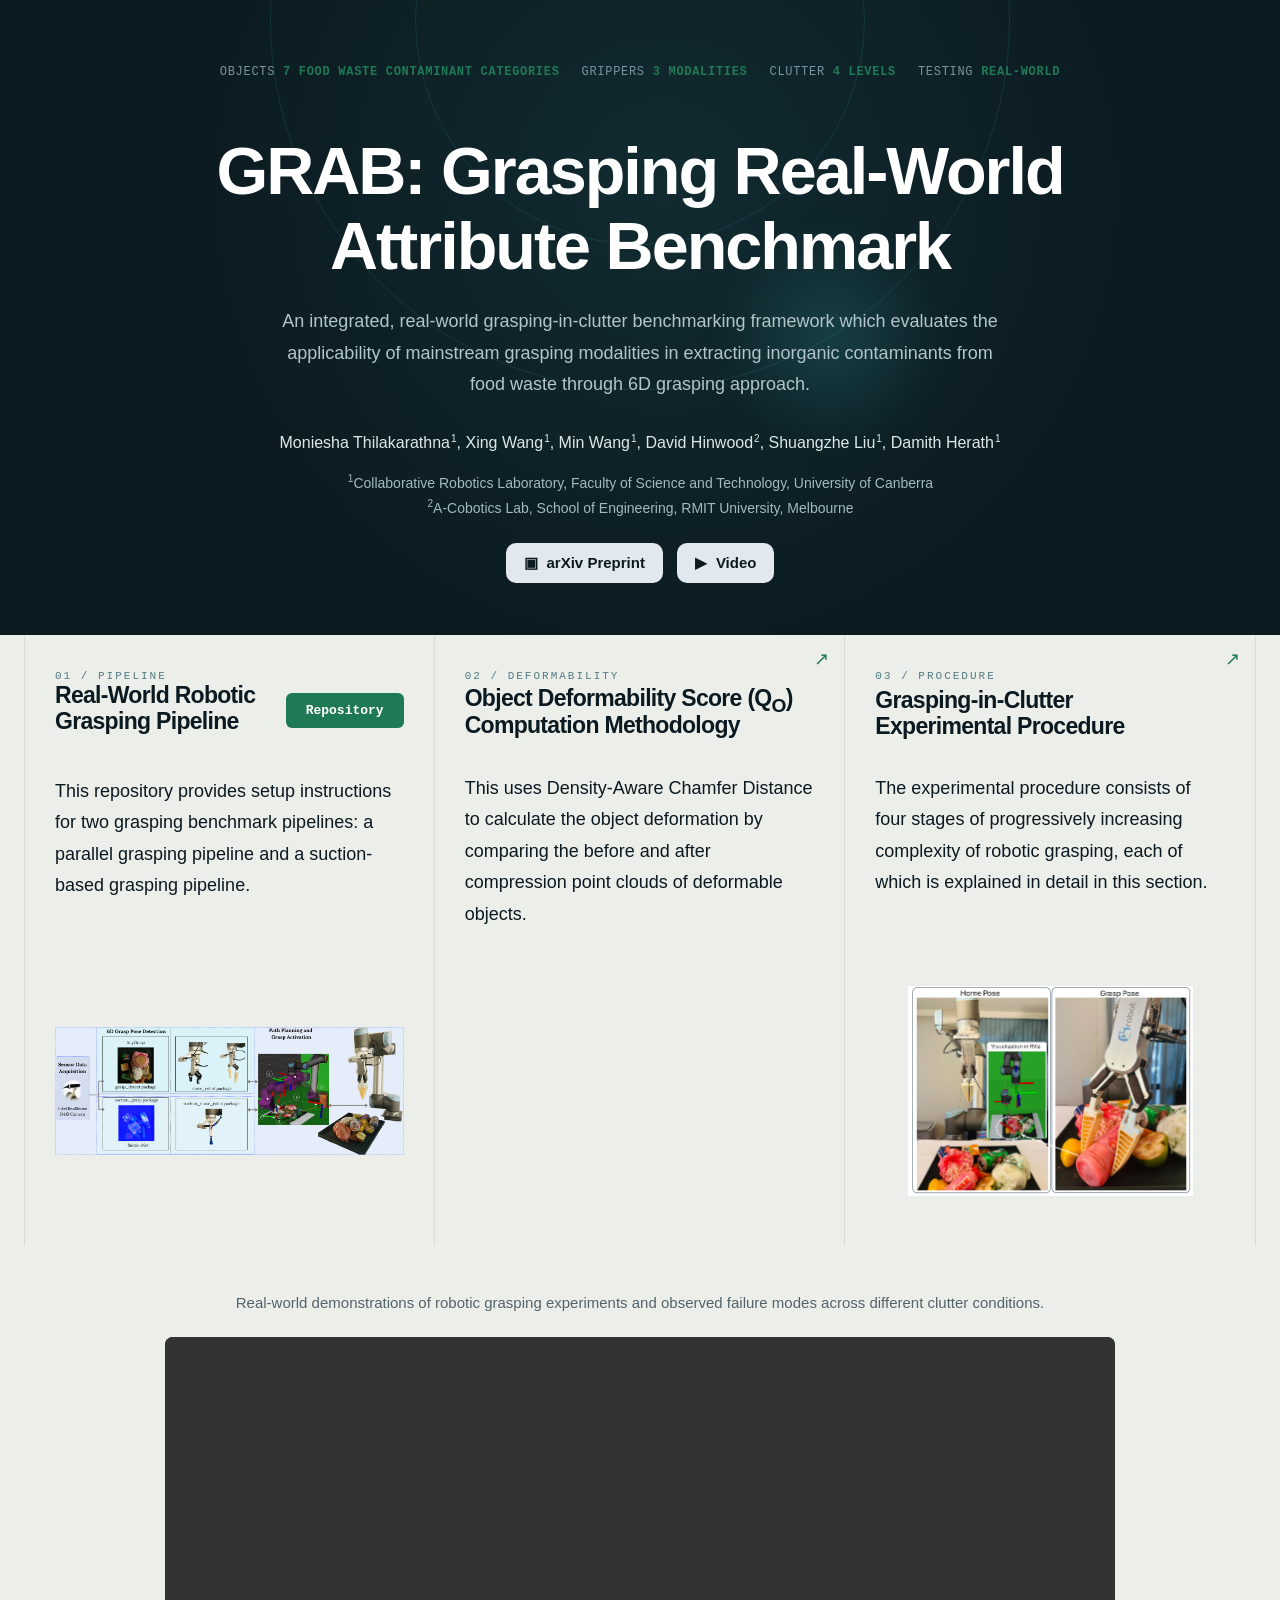
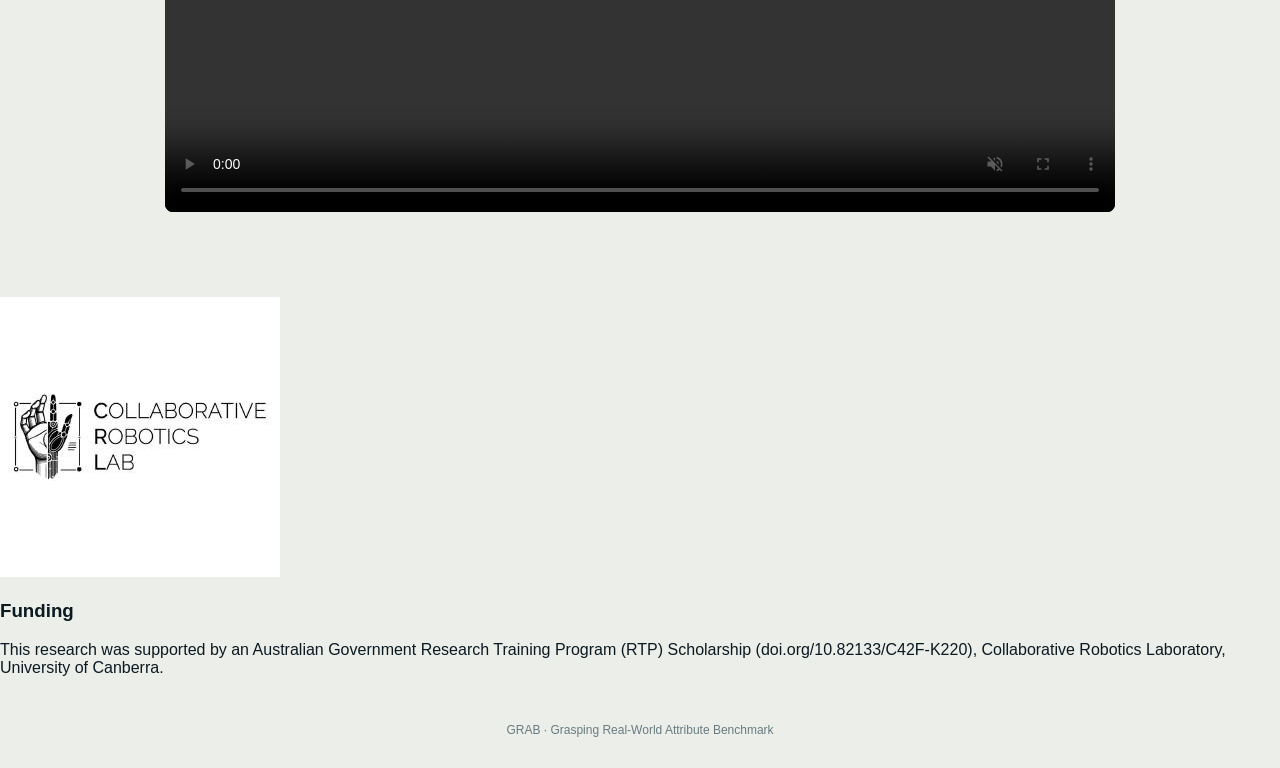
==== commit 57b7eacc: "Update index.html" ====
--- a/index.html
+++ b/index.html
@@ -237,6 +237,48 @@
 
 </div>
 </section>
+
+<!-- ==========================================
+     FUNDING AND LAB ACKNOWLEDGEMENT
+     ========================================== -->
+
+<section class="grab-funding-section">
+
+    <div class="grab-funding-container">
+
+        <!-- Left: Collaborative Robotics Lab -->
+        <a
+            href="https://collaborativeroboticslab.github.io/"
+            target="_blank"
+            rel="noopener noreferrer"
+            class="grab-lab-card"
+            aria-label="Visit Collaborative Robotics Lab website"
+        >
+            <img
+                src="assets/images/Collaborative_robotic_LAB.jpeg"
+                alt="Collaborative Robotics Lab"
+                loading="lazy"
+            >
+        </a>
+
+        <!-- Right: Funding -->
+        <div class="grab-funding-card">
+
+            <h3>Funding</h3>
+
+            <p>
+                This research was supported by an Australian Government
+                Research Training Program (RTP) Scholarship
+                (doi.org/10.82133/C42F-K220),
+                Collaborative Robotics Laboratory,
+                University of Canberra.
+            </p>
+
+        </div>
+
+    </div>
+
+</section>    
   </main>
   <footer>GRAB · Grasping Real-World Attribute Benchmark</footer>
   <script src="js/script.js"></script>
--- a/css/style.css
+++ b/css/style.css
@@ -869,3 +869,65 @@
     object-fit: contain;
     border-radius: 6px;
 }
+
+/* ==========================================
+   HOMEPAGE - EQUAL FIGURE SIZE AND ALIGNMENT
+   ========================================== */
+
+/* Make all three cards use vertical flex layout */
+.benchmark .grid > .card {
+    display: flex;
+    flex-direction: column;
+}
+
+/* Give all figure containers equal dimensions */
+.benchmark .card .homepage-image {
+    width: 100%;
+    height: 230px;
+    margin-top: auto;
+    padding-top: 20px;
+
+    display: flex;
+    justify-content: center;
+    align-items: center;
+    overflow: visible;
+}
+
+/* Apply the same dimensions to all images and videos */
+.benchmark .card .homepage-image img,
+.benchmark .card .homepage-image video,
+.benchmark .card:nth-child(2) .homepage-image video {
+    display: block;
+    width: 100%;
+    max-width: 340px;
+    height: 210px;
+    max-height: 210px;
+    object-fit: contain;
+    border-radius: 4px;
+    flex-shrink: 1;
+}
+
+
+/* Card 1: Pipeline figure size adjustment */
+
+.benchmark .card:nth-child(1) .homepage-image {
+    width: 100%;
+    overflow: visible;
+    display: flex;
+    justify-content: center;
+    align-items: center;
+}
+
+.benchmark .card:nth-child(1) .homepage-image img {
+    display: block;
+    width: 100%;
+    max-width: 390px;
+    height: 250px;
+    max-height: none;
+    object-fit: contain;
+    flex-shrink: 1;
+    margin: 0 auto;
+}
+
+
+
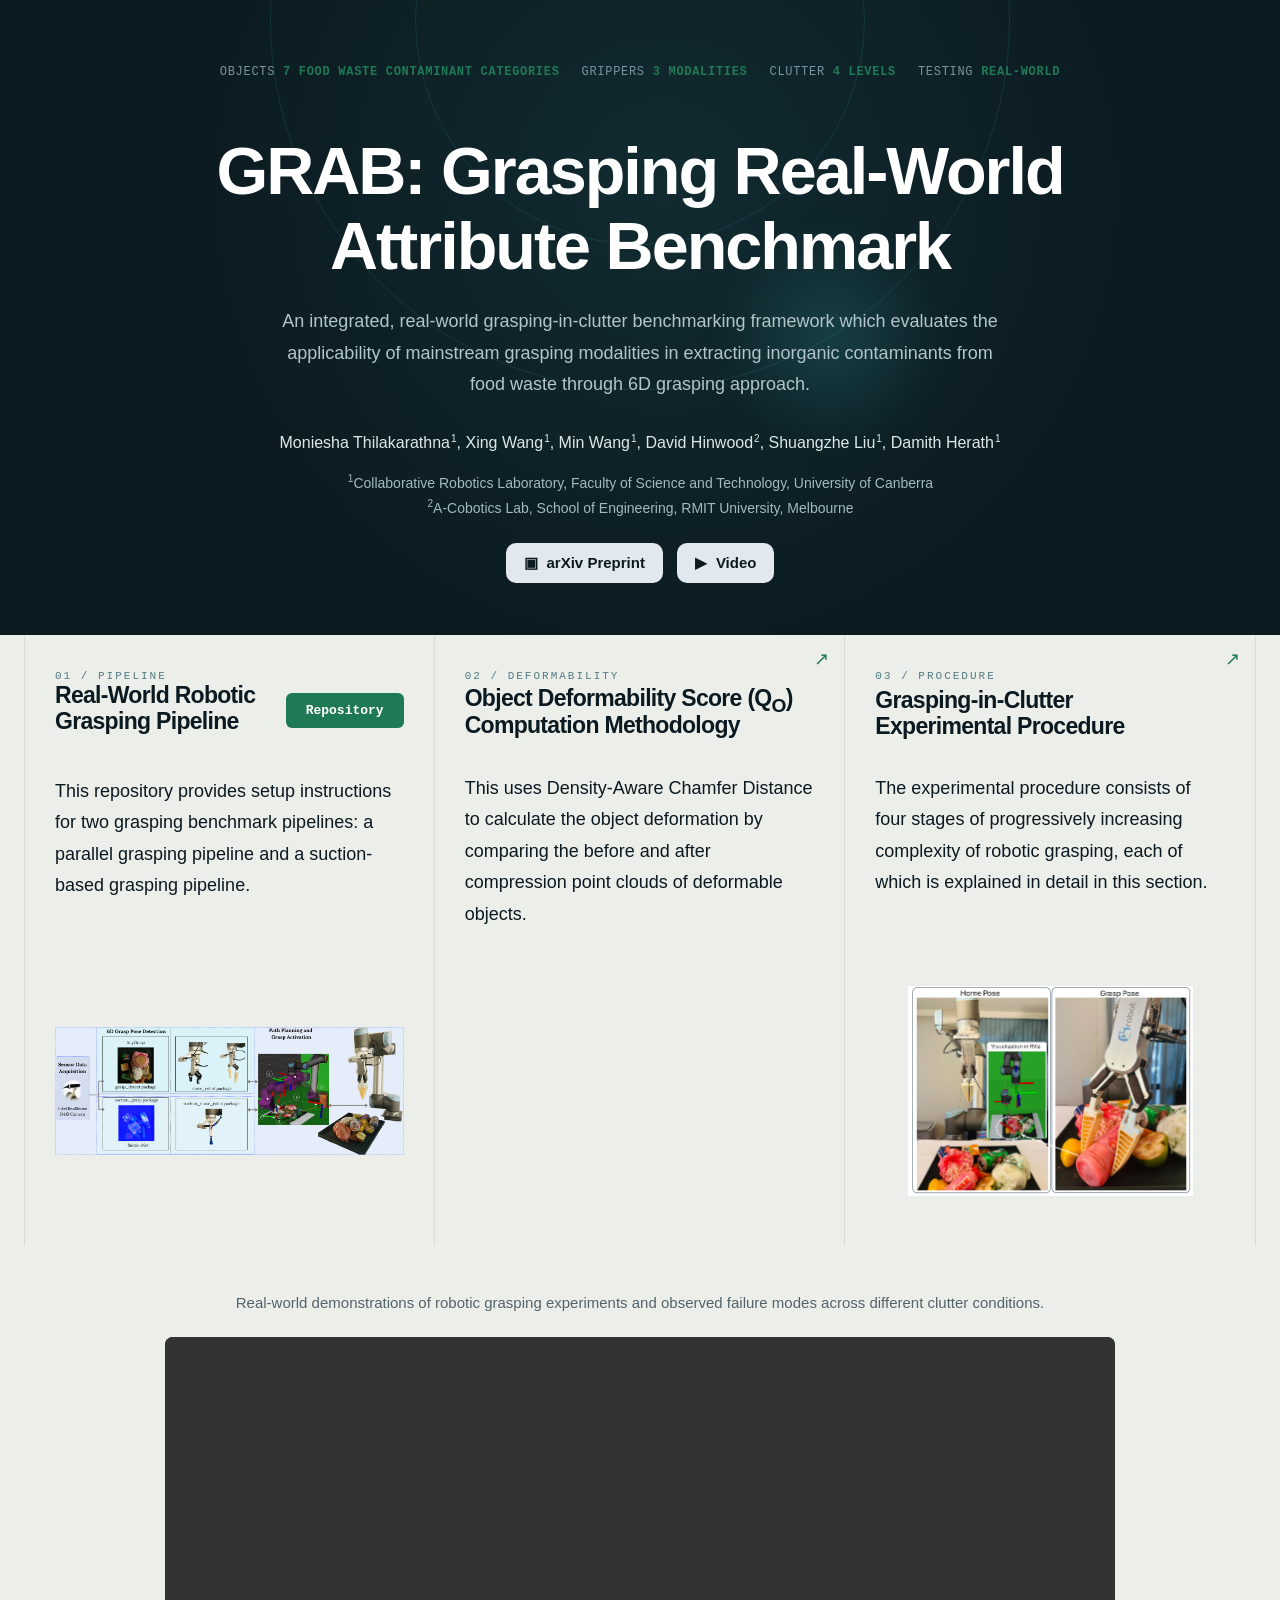
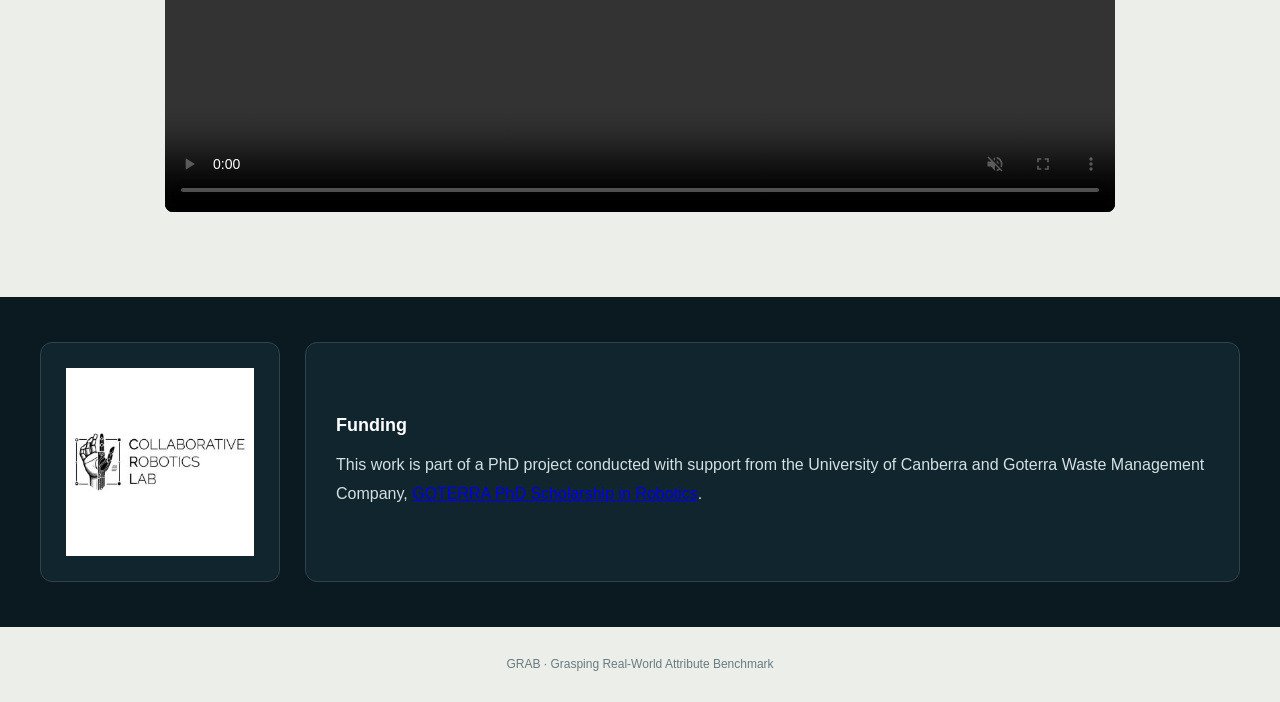
==== commit a77ca98d: "Update index.html" ====
--- a/index.html
+++ b/index.html
@@ -264,17 +264,20 @@
         <!-- Right: Funding -->
         <div class="grab-funding-card">
 
-            <h3>Funding</h3>
-
-            <p>
-                This research was supported by an Australian Government
-                Research Training Program (RTP) Scholarship
-                (doi.org/10.82133/C42F-K220),
-                Collaborative Robotics Laboratory,
-                University of Canberra.
-            </p>
-
-        </div>
+    <h3>Funding</h3>
+
+    <p>
+        This work is part of a PhD project conducted with support from
+        the University of Canberra and Goterra Waste Management Company,
+        <a
+            href="https://researchprofiles.canberra.edu.au/en/projects/goterra-phd-scholarship-in-robotics/"
+            target="_blank"
+            rel="noopener noreferrer"
+            class="grab-funding-link"
+        >GOTERRA PhD Scholarship in Robotics</a>.
+    </p>
+
+</div>
 
     </div>
 
--- a/css/style.css
+++ b/css/style.css
@@ -928,6 +928,132 @@
     flex-shrink: 1;
     margin: 0 auto;
 }
-
-
-
+/* ==========================================
+   FUNDING AND LAB ACKNOWLEDGEMENT
+   ========================================== */
+
+/* Full-width Funding Section */
+.grab-funding-section {
+    background: #0b1920;
+    width: 100%;
+    padding: 45px 24px;
+    box-sizing: border-box;
+}
+
+/* Two-column layout */
+.grab-funding-container {
+    max-width: 1200px;
+    margin: 0 auto;
+
+    display: grid;
+    grid-template-columns: 240px minmax(0, 1fr);
+    gap: 25px;
+    align-items: stretch;
+}
+
+/* Left: Collaborative Robotics Lab */
+.grab-lab-card {
+    background: #0b1920;
+    border: 1px solid #30434a;
+    border-radius: 12px;
+
+    display: flex;
+    align-items: center;
+    justify-content: center;
+
+    padding: 25px;
+    min-height: 160px;
+
+    text-decoration: none;
+    transition: all 0.25s ease;
+}
+
+.grab-lab-card img {
+    display: block;
+    width: 100%;
+    max-width: 185px;
+    height: auto;
+    object-fit: contain;
+}
+
+/* Hover effect */
+.grab-lab-card:hover {
+    border-color: #1E7A55;
+    transform: translateY(-3px);
+    box-shadow: 0 6px 20px rgba(0, 0, 0, 0.12);
+}
+
+/* Right: Funding */
+.grab-funding-card {
+    background: #0b1920;
+    border: 1px solid #30434a;
+    border-radius: 12px;
+
+    padding: 28px 30px;
+
+    display: flex;
+    flex-direction: column;
+    justify-content: center;
+}
+
+.grab-funding-card h3 {
+    color: #ffffff;
+    font-size: 18px;
+    font-weight: 600;
+    margin: 0 0 15px;
+}
+
+.grab-funding-card p {
+    color: #d5e0e2;
+    font-size: 16px;
+    line-height: 1.8;
+    margin: 0;
+}
+
+/* Responsive layout */
+@media (max-width: 768px) {
+
+    .grab-funding-container {
+        grid-template-columns: 1fr;
+        gap: 18px;
+    }
+
+    .grab-lab-card {
+        min-height: 140px;
+    }
+
+    .grab-lab-card img {
+        max-width: 180px;
+    }
+
+    .grab-funding-card {
+        padding: 24px;
+    }
+}
+/* Funding cards on dark navy background */
+
+.grab-lab-card,
+.grab-funding-card {
+    background: #10252d;
+    border: 1px solid #30434a;
+    border-radius: 12px;
+}
+
+/* Logo remains clearly visible */
+.grab-lab-card img {
+    display: block;
+    width: 100%;
+    max-width: 210px;
+    height: auto;
+    object-fit: contain;
+}
+
+/* Funding text */
+.grab-funding-card h3 {
+    color: #ffffff;
+}
+
+.grab-funding-card p {
+    color: #d5e0e2;
+}
+
